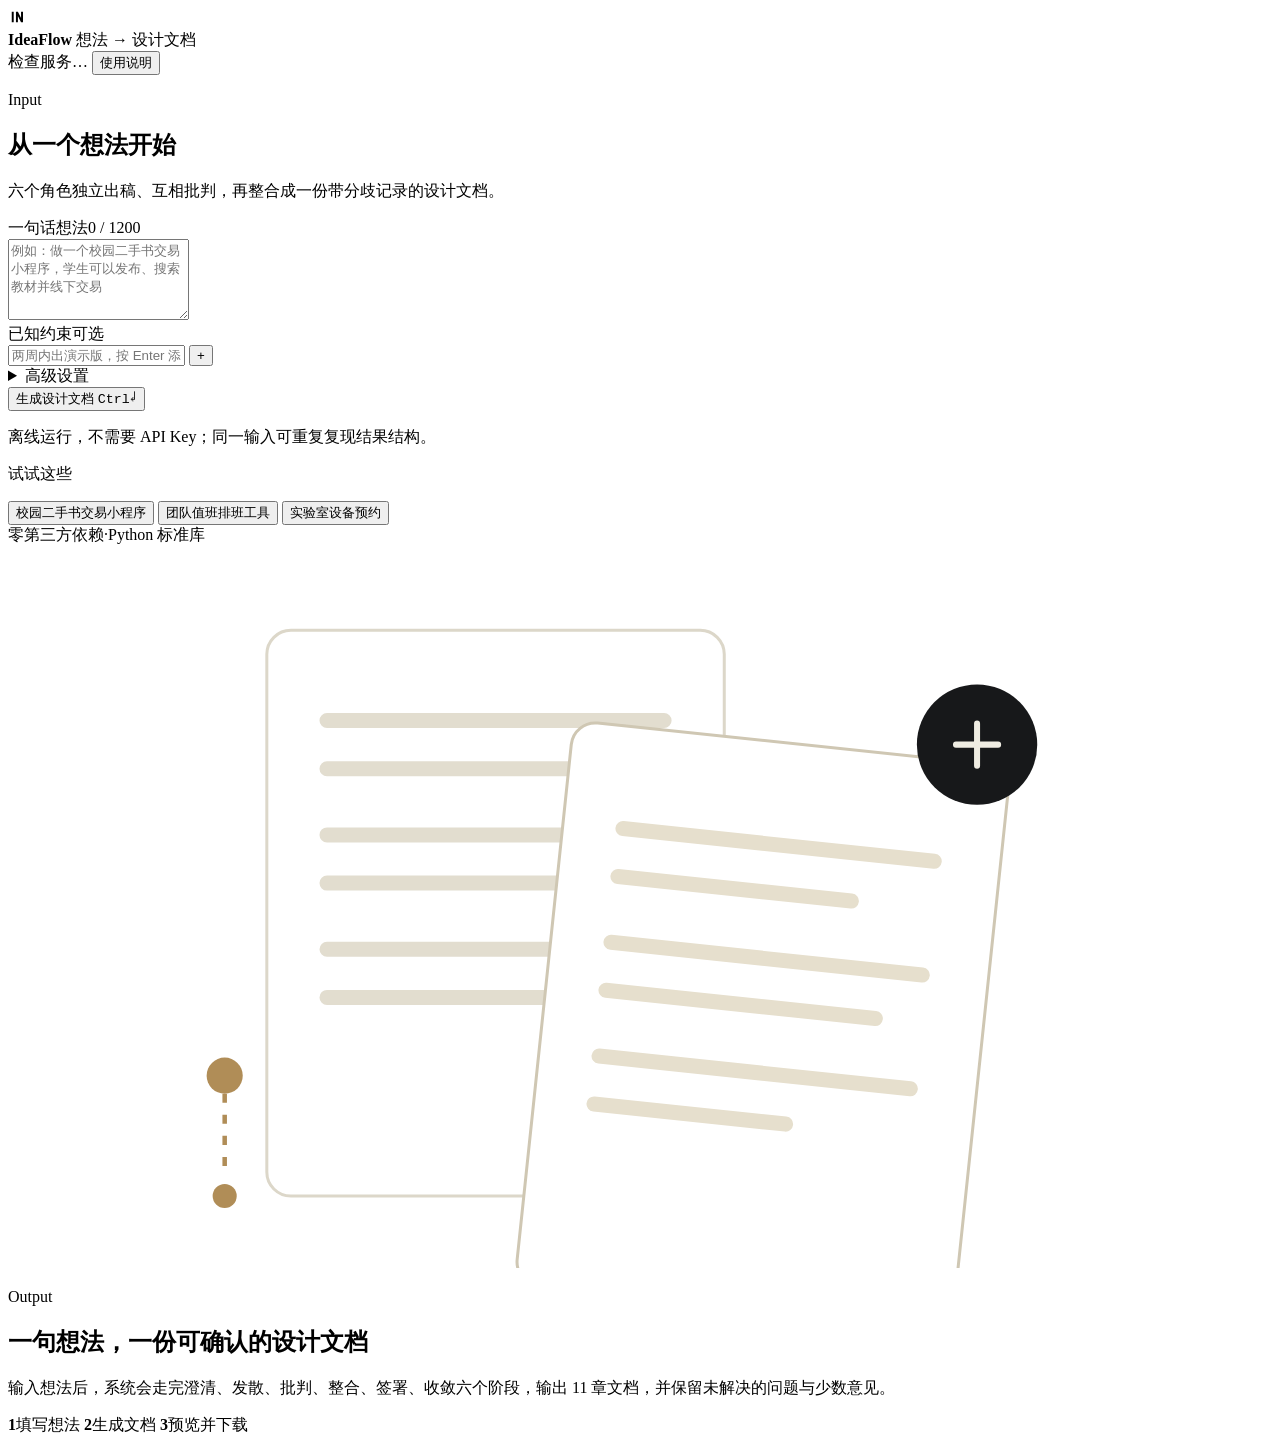
==== modules/requirements/ideaflow/web/index.html @ 950944fe "Add web workspace for idea-to-document generation - Standard-library HTTP server with background job" ====
<!DOCTYPE html>
<html lang="zh-CN">
<head>
<meta charset="utf-8" />
<meta name="viewport" content="width=device-width, initial-scale=1" />
<title>IdeaFlow · 想法生成设计文档</title>
<link rel="icon" href="data:image/svg+xml,%3Csvg xmlns='http://www.w3.org/2000/svg' viewBox='0 0 32 32'%3E%3Crect width='32' height='32' rx='7' fill='%2317181a'/%3E%3Cpath d='M9 22V10h3v12H9zm6 0V10h3l4 8v-8h3v12h-3l-4-8v8h-3z' fill='%23efece2'/%3E%3C/svg%3E" />
<link rel="stylesheet" href="/static/app.css" />
<link rel="stylesheet" href="/static/paper.css" />
</head>
<body>
<div class="app">

  <header class="topbar">
    <div class="brand">
      <span class="mark" aria-hidden="true">
        <svg viewBox="0 0 24 24" width="18" height="18"><path d="M5 19V5h2.6v14H5zm5.6 0V5h2.6l4.2 8.4V5H20v14h-2.6l-4.2-8.4V19h-2.6z" fill="currentColor"/></svg>
      </span>
      <div class="brand-text">
        <strong>IdeaFlow</strong>
        <span>想法 → 设计文档</span>
      </div>
    </div>
    <div class="topbar-right">
      <span class="status" id="serverStatus"><i></i>检查服务…</span>
      <button class="link-btn" id="btnHelp" type="button">使用说明</button>
    </div>
  </header>

  <main class="workspace">

    <!-- ============ 左侧输入 ============ -->
    <aside class="rail">
      <form id="ideaForm" autocomplete="off">
        <div class="rail-head">
          <p class="eyebrow">Input</p>
          <h2>从一个想法开始</h2>
          <p class="rail-sub">六个角色独立出稿、互相批判，再整合成一份带分歧记录的设计文档。</p>
        </div>

        <div class="field">
          <div class="field-label"><label for="idea">一句话想法</label><span id="ideaCount">0 / 1200</span></div>
          <textarea id="idea" maxlength="1200" rows="5" placeholder="例如：做一个校园二手书交易小程序，学生可以发布、搜索教材并线下交易"></textarea>
          <p class="field-error" id="ideaError" hidden>先写下一句想法，再生成文档。</p>
        </div>

        <div class="field">
          <div class="field-label"><span>已知约束</span><span class="optional">可选</span></div>
          <div class="chip-input">
            <input id="constraintInput" maxlength="120" placeholder="两周内出演示版，按 Enter 添加" />
            <button type="button" id="btnAddConstraint" aria-label="添加约束">+</button>
          </div>
          <div class="chips" id="chips"></div>
        </div>

        <details class="advanced">
          <summary>高级设置</summary>
          <div class="range">
            <label for="rounds">讨论轮次上限 <output id="roundsOut">2</output></label>
            <input type="range" id="rounds" min="1" max="4" step="1" value="2" />
            <p>轮次越多，异议被回应的机会越多；达到上限仍未收敛时会显式记录原因。</p>
          </div>
          <div class="range">
            <label for="threshold">共识支持度阈值 <output id="thresholdOut">70%</output></label>
            <input type="range" id="threshold" min="40" max="95" step="5" value="70" />
          </div>
        </details>

        <button class="btn-generate" id="btnGenerate" type="submit">
          <span class="btn-label">生成设计文档</span>
          <span class="btn-tail"><kbd>Ctrl</kbd><kbd>↵</kbd></span>
        </button>
        <p class="rail-hint">离线运行，不需要 API Key；同一输入可重复复现结果结构。</p>
      </form>

      <div class="examples">
        <p class="field-label"><span>试试这些</span></p>
        <button type="button" class="example" data-idea="做一个校园二手书交易小程序，学生可以发布、搜索教材并线下交易">校园二手书交易小程序</button>
        <button type="button" class="example" data-idea="做一个团队值班排班工具，支持换班、请假和提醒">团队值班排班工具</button>
        <button type="button" class="example" data-idea="把实验室的设备预约流程从微信群搬到线上，能看空闲时段并审批">实验室设备预约</button>
      </div>

      <div class="rail-foot">
        <span>零第三方依赖</span><span>·</span><span>Python 标准库</span>
      </div>
    </aside>

    <!-- ============ 右侧舞台 ============ -->
    <section class="stage">

      <div class="empty" id="emptyState">
        <svg class="empty-art" viewBox="0 0 420 240" fill="none" aria-hidden="true">
          <rect x="86" y="28" width="152" height="188" rx="8" fill="#fff" stroke="#dcd7c9" />
          <path d="M106 58h112M106 74h84M106 96h112M106 112h96M106 134h112M106 150h72" stroke="#e2ddcf" stroke-width="5" stroke-linecap="round"/>
          <rect x="188" y="58" width="146" height="188" rx="8" fill="#fff" stroke="#cfc7b3" transform="rotate(6 188 58)"/>
          <g transform="rotate(6 188 58)">
            <path d="M208 92h104M208 108h78M208 130h104M208 146h90M208 168h104M208 184h64" stroke="#e6dfcd" stroke-width="5" stroke-linecap="round"/>
          </g>
          <circle cx="322" cy="66" r="20" fill="#17181a"/>
          <path d="M315 66h14M322 59v14" stroke="#efece2" stroke-width="2" stroke-linecap="round"/>
          <circle cx="72" cy="176" r="6" fill="#b08d57"/>
          <path d="M72 182v26" stroke="#b08d57" stroke-width="1.5" stroke-dasharray="3 4"/>
          <circle cx="72" cy="216" r="4" fill="#b08d57"/>
        </svg>
        <p class="eyebrow">Output</p>
        <h2>一句想法，一份可确认的设计文档</h2>
        <p class="empty-sub">输入想法后，系统会走完澄清、发散、批判、整合、签署、收敛六个阶段，输出 11 章文档，并保留未解决的问题与少数意见。</p>
        <div class="empty-steps">
          <span><b>1</b>填写想法</span>
          <span><b>2</b>生成文档</span>
          <span><b>3</b>预览并下载</span>
        </div>
      </div>

      <div class="runpanel" id="runPanel" hidden>
        <div class="run-head">
          <span class="spinner" aria-hidden="true"></span>
          <div>
            <p class="eyebrow">Working</p>
            <h2 id="runTitle">正在生成设计文档</h2>
          </div>
          <span class="run-time" id="runTime">0.0s</span>
        </div>
        <ol class="timeline" id="timeline"></ol>
        <p class="run-note">阶段由代码驱动，模型只负责生成阶段内容；全部输出都要通过结构校验才会写入黑板。</p>
      </div>

      <div class="error-card" id="errorPanel" hidden>
        <p class="eyebrow">Failed</p>
        <h2>生成没有完成</h2>
        <p class="error-msg" id="errorMsg"></p>
        <p class="error-hint">可以调整输入后重试；如果是配置问题，检查端口是否被占用或运行目录权限。</p>
        <button type="button" class="btn-ghost" id="btnRetry">重新生成</button>
      </div>

      <div class="result" id="resultPanel" hidden>
        <header class="result-head">
          <div class="result-title">
            <p class="eyebrow">Design document</p>
            <h2 id="resultTitle"></h2>
            <p class="result-sub" id="resultSub"></p>
          </div>
          <div class="actions">
            <button type="button" class="btn-ghost" id="btnCopy">复制 Markdown</button>
            <a class="btn-ghost" id="dlMd" href="#" download>下载 .md</a>
            <a class="btn-solid" id="dlHtml" href="#" download>下载 .html</a>
            <button type="button" class="btn-ghost" id="btnPrint">打印 / PDF</button>
          </div>
        </header>

        <div class="metrics" id="metrics"></div>

        <div class="tabs" role="tablist" id="tabs">
          <button class="tab" role="tab" data-tab="doc" aria-selected="true">设计文档</button>
          <button class="tab" role="tab" data-tab="options" aria-selected="false">候选方案<span class="count" id="countOptions">0</span></button>
          <button class="tab" role="tab" data-tab="objections" aria-selected="false">异议记录<span class="count" id="countObjections">0</span></button>
          <button class="tab" role="tab" data-tab="questions" aria-selected="false">待澄清<span class="count" id="countQuestions">0</span></button>
        </div>

        <div class="panel doc-panel" data-panel="doc">
          <article class="paper" id="paper"></article>
        </div>
        <div class="panel" data-panel="options" hidden id="panelOptions"></div>
        <div class="panel" data-panel="objections" hidden id="panelObjections"></div>
        <div class="panel" data-panel="questions" hidden id="panelQuestions"></div>
      </div>

    </section>
  </main>
</div>

<div class="toast" id="toast" role="status" aria-live="polite"></div>

<dialog class="help" id="helpDialog">
  <form method="dialog">
    <p class="eyebrow">How it works</p>
    <h2>怎么用</h2>
    <ol>
      <li><b>写下想法</b>：一句话即可，越具体越好；约束会作为讨论的固定前提。</li>
      <li><b>生成文档</b>：六个角色各自出稿，再互相批判、回应，最后由整合角色写成 11 章文档。</li>
      <li><b>看结论</b>：顶部给出共识判定与支持度；异议和未解决问题不会被抹掉。</li>
      <li><b>下载</b>：Markdown 便于继续编辑与入库；HTML 是单文件，可直接打印成 PDF。</li>
    </ol>
    <p class="help-note">当前使用离线 Mock 智能体：流程、校验、编号、收敛判定都是真实逻辑，文案由模板生成。</p>
    <button class="btn-solid" value="close">知道了</button>
  </form>
</dialog>

<script src="/static/app.js"></script>
</body>
</html>
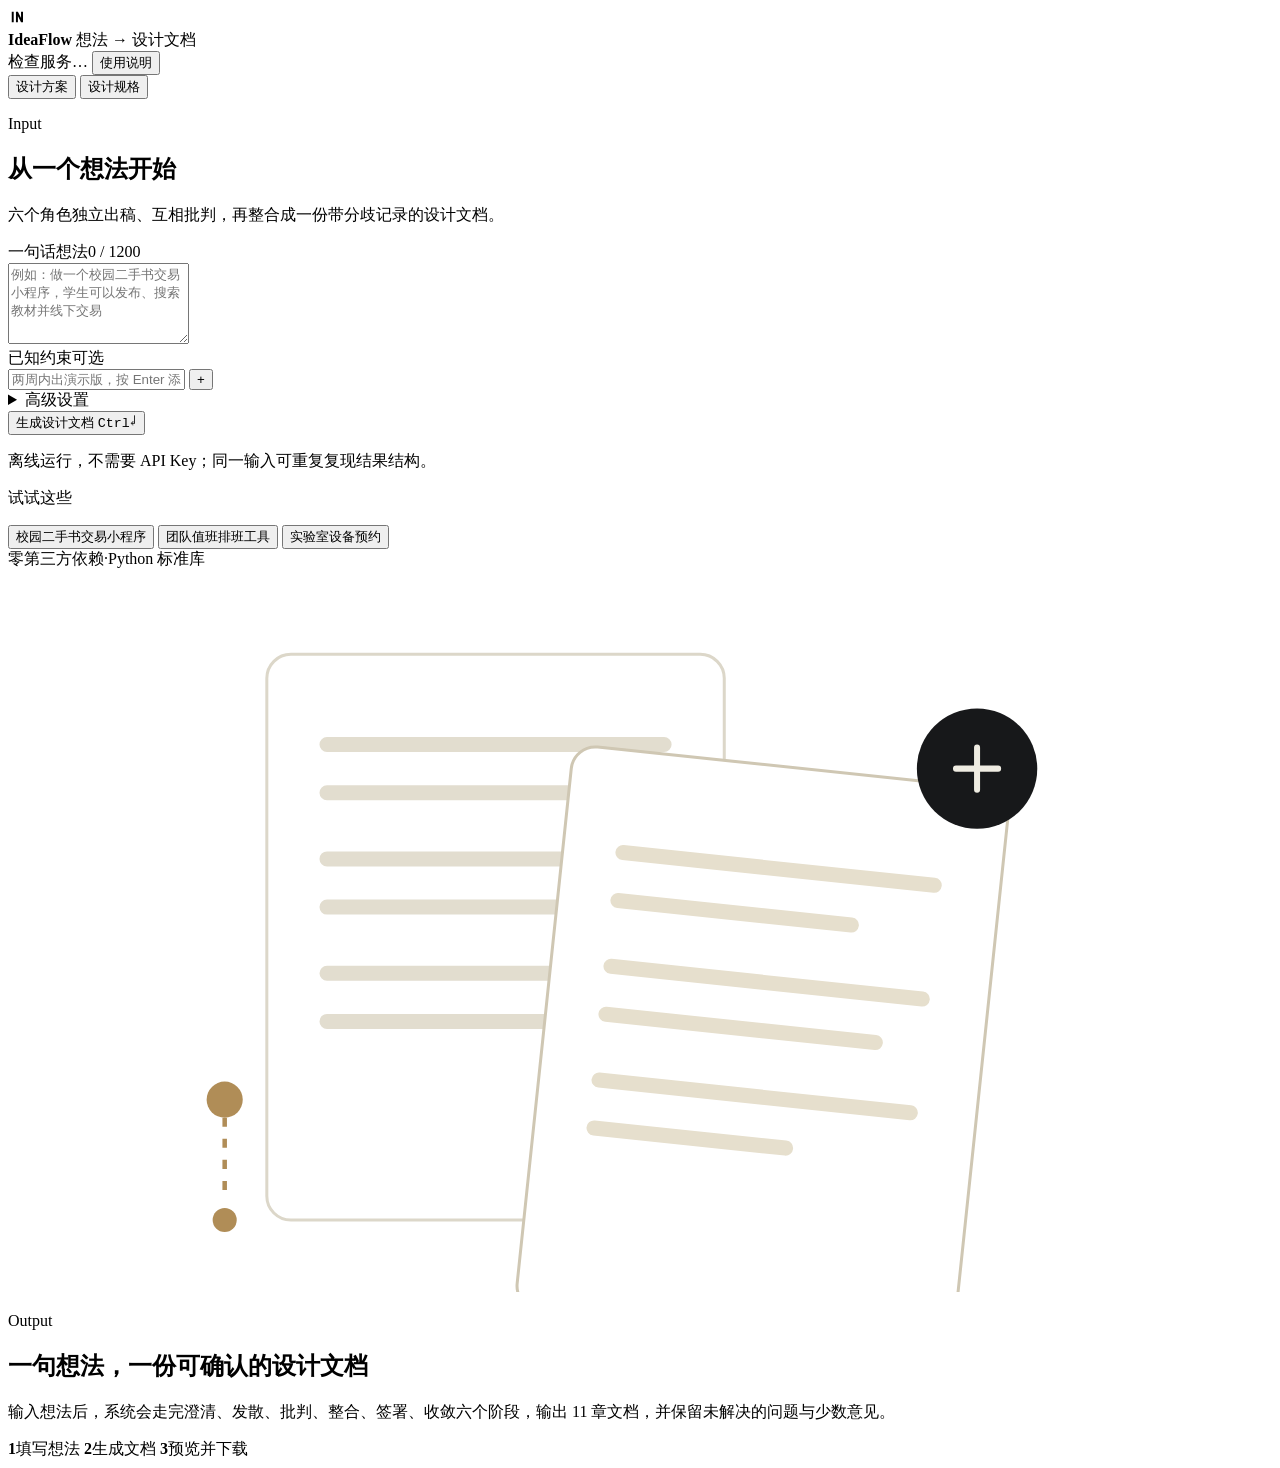
==== commit be3bc52d: "Add the specification workflow to the web workspace - Switch between proposal and specification mode" ====
--- a/modules/requirements/ideaflow/web/index.html
+++ b/modules/requirements/ideaflow/web/index.html
@@ -32,10 +32,15 @@
     <!-- ============ 左侧输入 ============ -->
     <aside class="rail">
       <form id="ideaForm" autocomplete="off">
+        <div class="mode-switch" id="modeSwitch" role="tablist" aria-label="输出类型">
+          <button type="button" class="mode" role="tab" data-mode="proposal" aria-selected="true">设计方案</button>
+          <button type="button" class="mode" role="tab" data-mode="spec" aria-selected="false">设计规格</button>
+        </div>
+
         <div class="rail-head">
-          <p class="eyebrow">Input</p>
-          <h2>从一个想法开始</h2>
-          <p class="rail-sub">六个角色独立出稿、互相批判，再整合成一份带分歧记录的设计文档。</p>
+          <p class="eyebrow" id="railEyebrow">Input</p>
+          <h2 id="railTitle">从一个想法开始</h2>
+          <p class="rail-sub" id="railSub">六个角色独立出稿、互相批判，再整合成一份带分歧记录的设计文档。</p>
         </div>
 
         <div class="field">
@@ -53,7 +58,16 @@
           <div class="chips" id="chips"></div>
         </div>
 
-        <details class="advanced">
+        <div class="field" id="caseField" hidden>
+          <div class="field-label"><span>演示案例</span><span class="optional">填充后仍可修改</span></div>
+          <div class="case-list">
+            <button type="button" class="case-btn" data-case="campus-books">校园二手书 · 14 天</button>
+            <button type="button" class="case-btn" data-case="campus-books-tight">紧凑版 · 9 天</button>
+            <button type="button" class="case-btn" data-case="">自由输入</button>
+          </div>
+        </div>
+
+        <details class="advanced" id="advancedOptions">
           <summary>高级设置</summary>
           <div class="range">
             <label for="rounds">讨论轮次上限 <output id="roundsOut">2</output></label>
@@ -165,6 +179,39 @@
         <div class="panel" data-panel="questions" hidden id="panelQuestions"></div>
       </div>
 
+      <!-- ============ 规格结果 ============ -->
+      <div class="spec-result" id="specResult" hidden>
+        <header class="result-head">
+          <div class="result-title">
+            <p class="eyebrow">Design specification</p>
+            <h2 id="specTitle"></h2>
+            <p class="result-sub" id="specSub"></p>
+          </div>
+          <div class="actions">
+            <a class="btn-ghost" id="specDlMd" href="#">下载规格 .md</a>
+            <a class="btn-solid" id="specDlJson" href="#">下载规格 .json</a>
+            <button type="button" class="btn-ghost" id="specPrint">打印 / PDF</button>
+          </div>
+        </header>
+
+        <div class="spec-banner" id="specBanner" hidden></div>
+        <div class="metrics spec-metrics" id="specMetrics"></div>
+
+        <div class="tabs" id="specTabs" role="tablist">
+          <button class="tab" role="tab" data-stab="snapshot" aria-selected="true">需求快照</button>
+          <button class="tab" role="tab" data-stab="drafts" aria-selected="false">A/B 草案<span class="count" id="countDrafts">0</span></button>
+          <button class="tab" role="tab" data-stab="doc" aria-selected="false">设计规格</button>
+          <button class="tab" role="tab" data-stab="audit" aria-selected="false">审查与修订<span class="count" id="countIssues">0</span></button>
+        </div>
+
+        <div class="panel" data-spanel="snapshot" id="panelSnapshot"></div>
+        <div class="panel" data-spanel="drafts" id="panelDrafts" hidden></div>
+        <div class="panel doc-panel" data-spanel="doc" id="panelSpecDoc" hidden>
+          <article class="paper" id="specPaper"></article>
+        </div>
+        <div class="panel" data-spanel="audit" id="panelAudit" hidden></div>
+      </div>
+
     </section>
   </main>
 </div>
@@ -176,10 +223,10 @@
     <p class="eyebrow">How it works</p>
     <h2>怎么用</h2>
     <ol>
-      <li><b>写下想法</b>：一句话即可，越具体越好；约束会作为讨论的固定前提。</li>
-      <li><b>生成文档</b>：六个角色各自出稿，再互相批判、回应，最后由整合角色写成 11 章文档。</li>
-      <li><b>看结论</b>：顶部给出共识判定与支持度；异议和未解决问题不会被抹掉。</li>
-      <li><b>下载</b>：Markdown 便于继续编辑与入库；HTML 是单文件，可直接打印成 PDF。</li>
+      <li><b>选模式</b>：设计方案产出 11 章提案；设计规格走需求快照、A/B 草案、评审、自审查与人工问题。</li>
+      <li><b>写下想法</b>：一句话即可；也可以直接载入演示案例，填充后仍可修改。</li>
+      <li><b>看结论</b>：提案看共识与少数意见；规格看覆盖、冲突、验收和修订记录。</li>
+      <li><b>下载</b>：提案可下 Markdown / HTML；规格可下同版 Markdown 与 JSON，也可打印成 PDF。</li>
     </ol>
     <p class="help-note">当前使用离线 Mock 智能体：流程、校验、编号、收敛判定都是真实逻辑，文案由模板生成。</p>
     <button class="btn-solid" value="close">知道了</button>
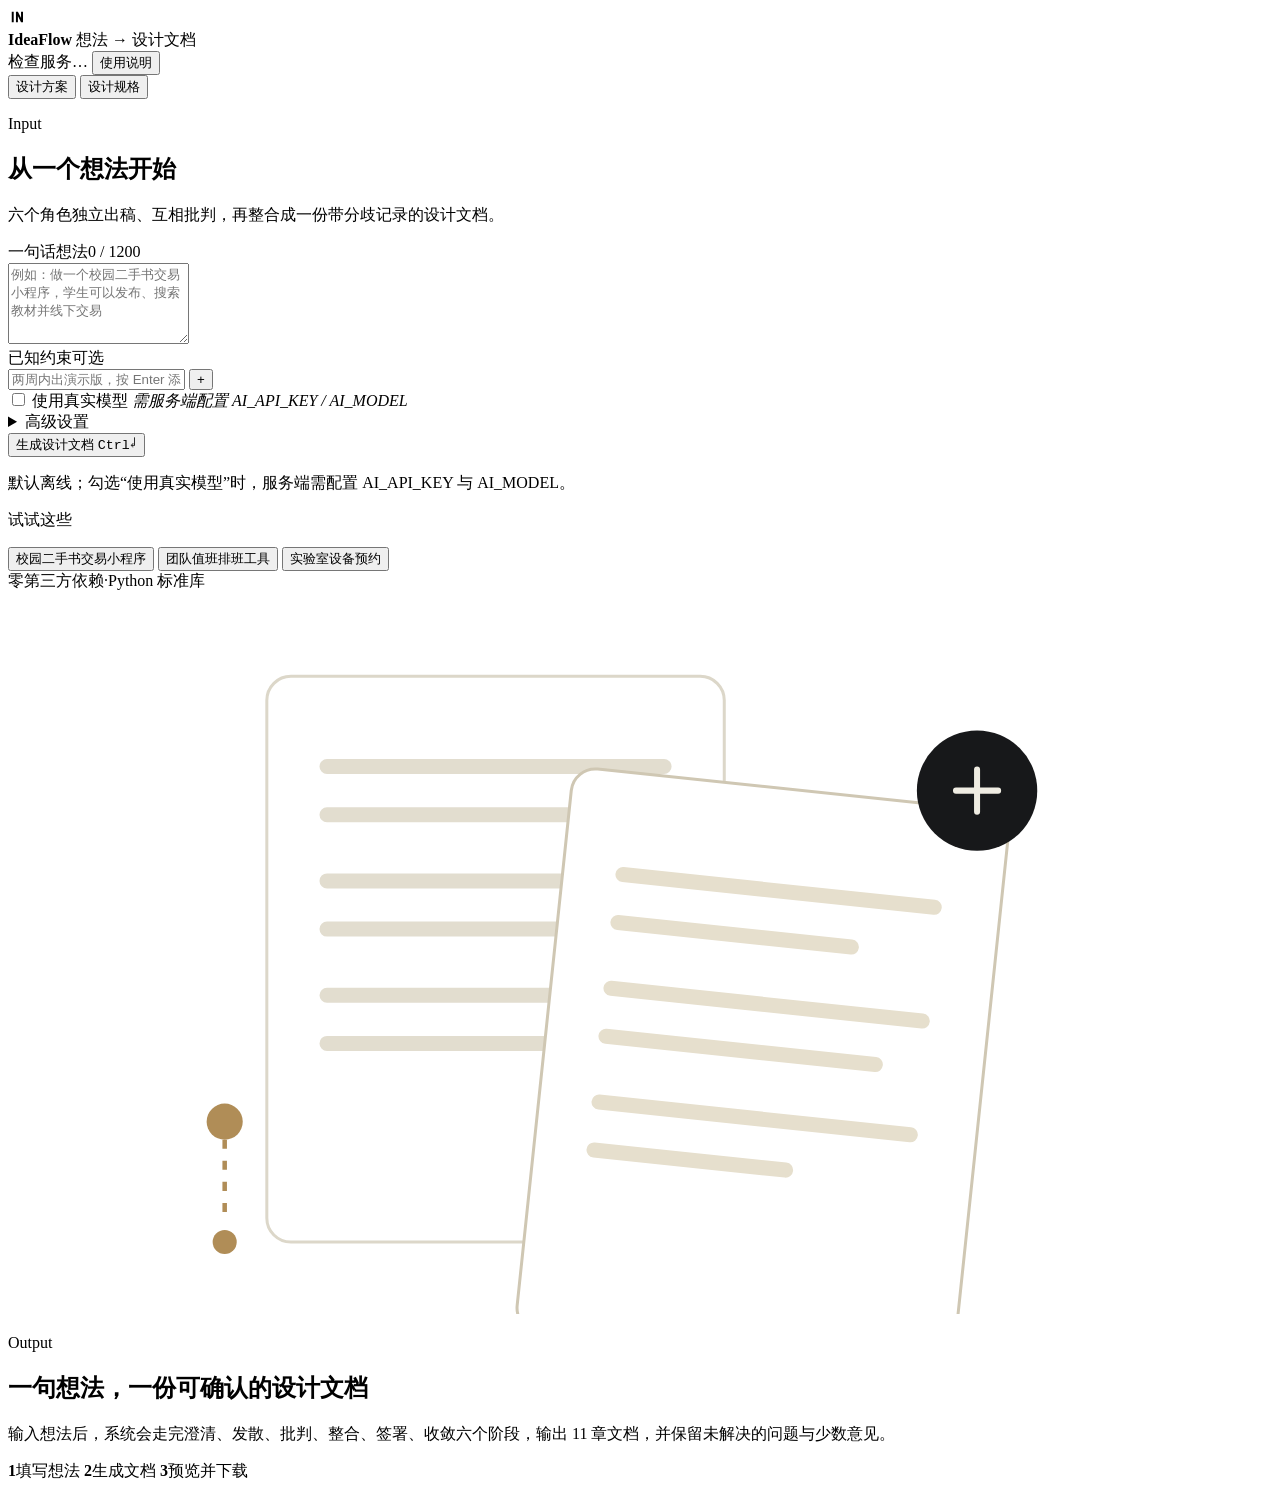
==== commit 90225778: "feat(web): test real models from the workspace - Accept live=true on generate and fail fast when the" ====
--- a/modules/requirements/ideaflow/web/index.html
+++ b/modules/requirements/ideaflow/web/index.html
@@ -67,6 +67,13 @@
           </div>
         </div>
 
+        <label class="live-toggle">
+          <input type="checkbox" id="liveModel" />
+          <span>使用真实模型
+            <em>需服务端配置 AI_API_KEY / AI_MODEL</em>
+          </span>
+        </label>
+
         <details class="advanced" id="advancedOptions">
           <summary>高级设置</summary>
           <div class="range">
@@ -84,7 +91,7 @@
           <span class="btn-label">生成设计文档</span>
           <span class="btn-tail"><kbd>Ctrl</kbd><kbd>↵</kbd></span>
         </button>
-        <p class="rail-hint">离线运行，不需要 API Key；同一输入可重复复现结果结构。</p>
+        <p class="rail-hint">默认离线；勾选“使用真实模型”时，服务端需配置 AI_API_KEY 与 AI_MODEL。</p>
       </form>
 
       <div class="examples">
@@ -143,7 +150,7 @@
         <p class="eyebrow">Failed</p>
         <h2>生成没有完成</h2>
         <p class="error-msg" id="errorMsg"></p>
-        <p class="error-hint">可以调整输入后重试；如果是配置问题，检查端口是否被占用或运行目录权限。</p>
+        <p class="error-hint" id="errorHint">可以调整输入后重试；如果是配置问题，检查端口是否被占用或运行目录权限。</p>
         <button type="button" class="btn-ghost" id="btnRetry">重新生成</button>
       </div>
 
@@ -162,6 +169,7 @@
           </div>
         </header>
 
+        <div class="run-warnings" id="runWarnings" hidden></div>
         <div class="metrics" id="metrics"></div>
 
         <div class="tabs" role="tablist" id="tabs">
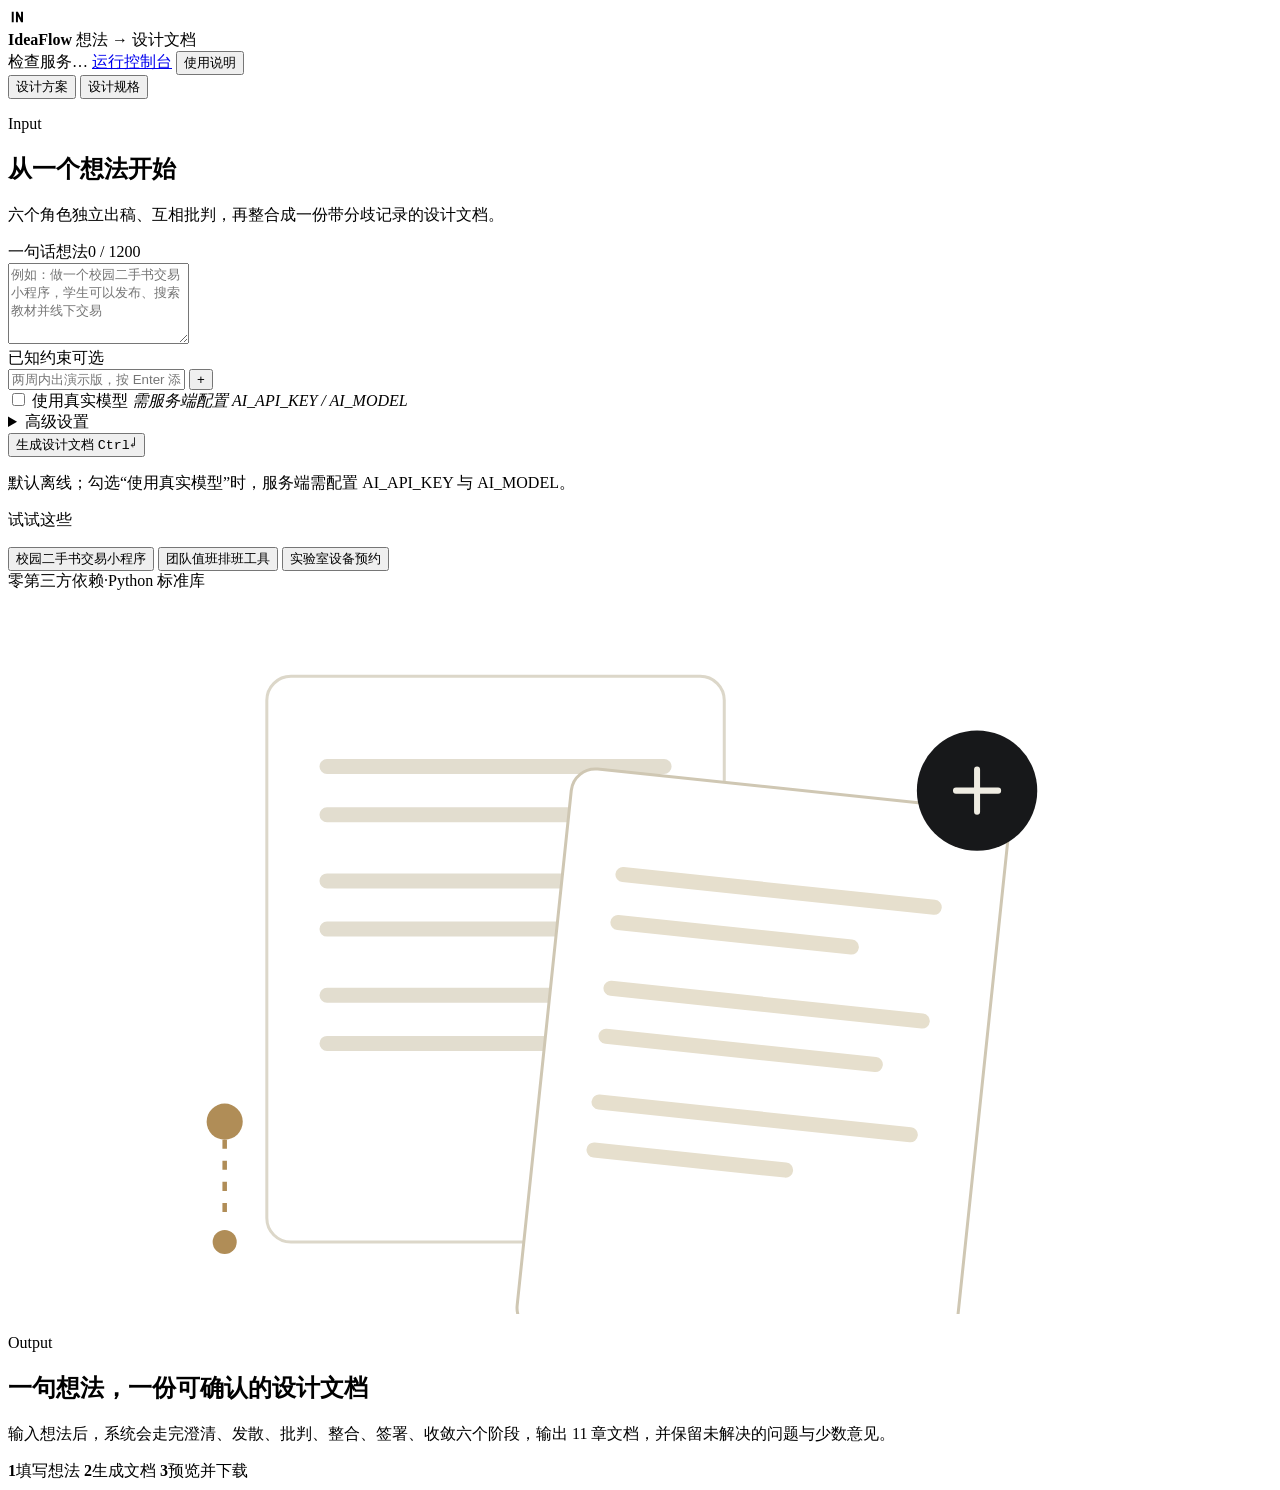
==== commit 3626782a: "feat(console): add run history, aggregated views and new-run entry - Expose GET /api/runs and GET /a" ====
--- a/modules/requirements/ideaflow/web/index.html
+++ b/modules/requirements/ideaflow/web/index.html
@@ -23,6 +23,7 @@
     </div>
     <div class="topbar-right">
       <span class="status" id="serverStatus"><i></i>检查服务…</span>
+      <a class="link-btn" href="/console" target="_blank" rel="noopener">运行控制台</a>
       <button class="link-btn" id="btnHelp" type="button">使用说明</button>
     </div>
   </header>
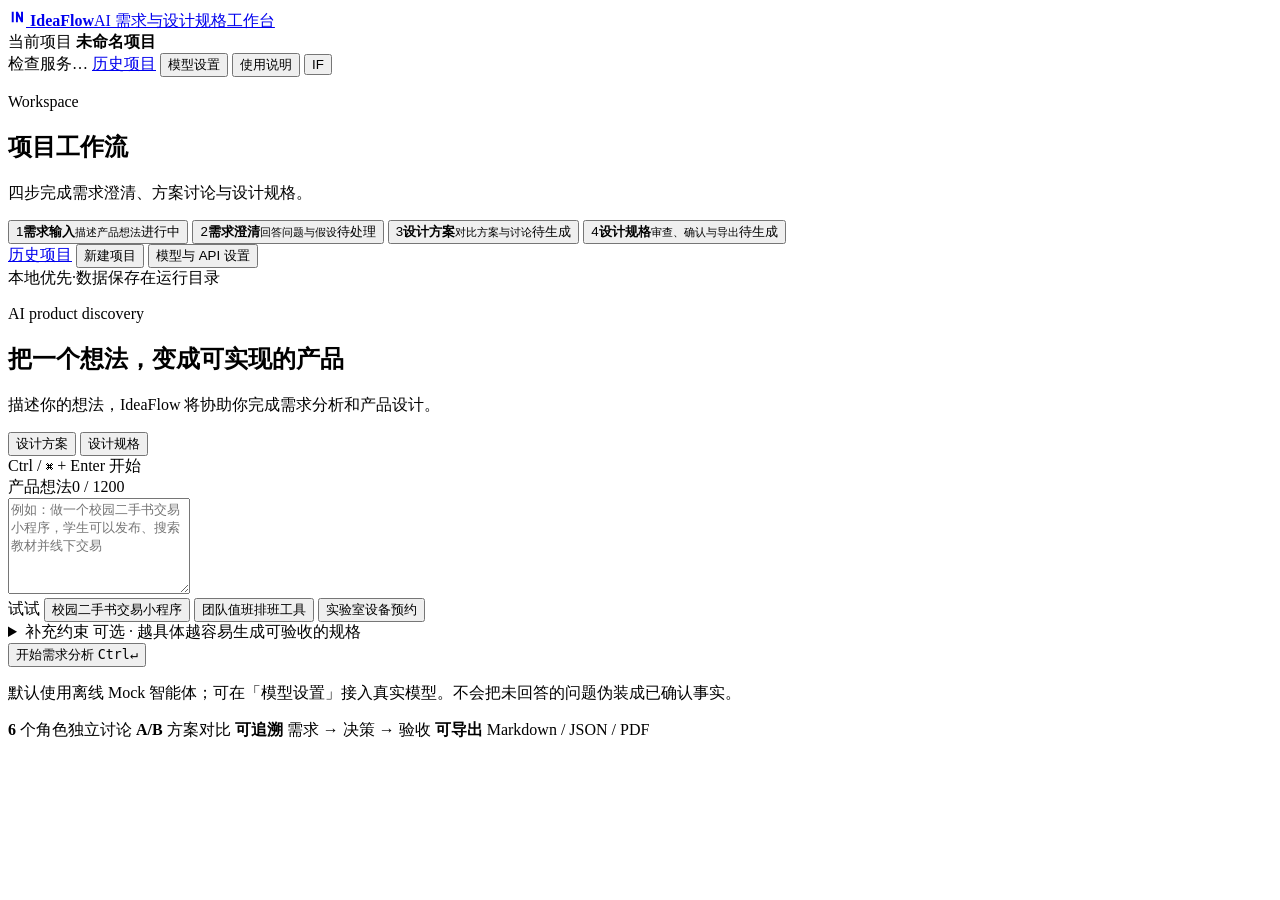
==== commit 280d67b1: "feat(web): redesign IdeaFlow workbench, settings and spec console - rebuild the home workspace with " ====
--- a/modules/requirements/ideaflow/web/index.html
+++ b/modules/requirements/ideaflow/web/index.html
@@ -3,138 +3,191 @@
 <head>
 <meta charset="utf-8" />
 <meta name="viewport" content="width=device-width, initial-scale=1" />
-<title>IdeaFlow · 想法生成设计文档</title>
-<link rel="icon" href="data:image/svg+xml,%3Csvg xmlns='http://www.w3.org/2000/svg' viewBox='0 0 32 32'%3E%3Crect width='32' height='32' rx='7' fill='%2317181a'/%3E%3Cpath d='M9 22V10h3v12H9zm6 0V10h3l4 8v-8h3v12h-3l-4-8v8h-3z' fill='%23efece2'/%3E%3C/svg%3E" />
+<title>IdeaFlow · AI 产品需求与设计规格工作台</title>
+<link rel="icon" href="data:image/svg+xml,%3Csvg xmlns='http://www.w3.org/2000/svg' viewBox='0 0 32 32'%3E%3Crect width='32' height='32' rx='8' fill='%234F6EF7'/%3E%3Cpath d='M9 23V9h3.2l3.8 7.2V9H19v14h-3.2L12 15.8V23H9zm11 0V9h3v14h-3z' fill='%23fff'/%3E%3C/svg%3E" />
 <link rel="stylesheet" href="/static/app.css" />
-<link rel="stylesheet" href="/static/paper.css" />
 </head>
 <body>
 <div class="app">
 
   <header class="topbar">
-    <div class="brand">
+    <a class="brand" href="/" aria-label="IdeaFlow 首页">
       <span class="mark" aria-hidden="true">
         <svg viewBox="0 0 24 24" width="18" height="18"><path d="M5 19V5h2.6v14H5zm5.6 0V5h2.6l4.2 8.4V5H20v14h-2.6l-4.2-8.4V19h-2.6z" fill="currentColor"/></svg>
       </span>
-      <div class="brand-text">
-        <strong>IdeaFlow</strong>
-        <span>想法 → 设计文档</span>
-      </div>
+      <span class="brand-text"><strong>IdeaFlow</strong><span>AI 需求与设计规格工作台</span></span>
+    </a>
+    <div class="topbar-project">
+      <span class="project-kicker">当前项目</span>
+      <b id="projectName">未命名项目</b>
     </div>
     <div class="topbar-right">
       <span class="status" id="serverStatus"><i></i>检查服务…</span>
-      <a class="link-btn" href="/console" target="_blank" rel="noopener">运行控制台</a>
-      <button class="link-btn" id="btnHelp" type="button">使用说明</button>
+      <a class="header-link" href="/console" target="_blank" rel="noopener">历史项目</a>
+      <button class="header-link" id="btnModelSettings" type="button">模型设置</button>
+      <button class="header-link" id="btnHelp" type="button">使用说明</button>
+      <button class="avatar" id="btnUserSettings" type="button" title="本地用户与工作区">IF</button>
     </div>
   </header>
 
-  <main class="workspace">
-
-    <!-- ============ 左侧输入 ============ -->
-    <aside class="rail">
-      <form id="ideaForm" autocomplete="off">
-        <div class="mode-switch" id="modeSwitch" role="tablist" aria-label="输出类型">
-          <button type="button" class="mode" role="tab" data-mode="proposal" aria-selected="true">设计方案</button>
-          <button type="button" class="mode" role="tab" data-mode="spec" aria-selected="false">设计规格</button>
-        </div>
-
-        <div class="rail-head">
-          <p class="eyebrow" id="railEyebrow">Input</p>
-          <h2 id="railTitle">从一个想法开始</h2>
-          <p class="rail-sub" id="railSub">六个角色独立出稿、互相批判，再整合成一份带分歧记录的设计文档。</p>
-        </div>
-
-        <div class="field">
-          <div class="field-label"><label for="idea">一句话想法</label><span id="ideaCount">0 / 1200</span></div>
-          <textarea id="idea" maxlength="1200" rows="5" placeholder="例如：做一个校园二手书交易小程序，学生可以发布、搜索教材并线下交易"></textarea>
-          <p class="field-error" id="ideaError" hidden>先写下一句想法，再生成文档。</p>
-        </div>
-
-        <div class="field">
-          <div class="field-label"><span>已知约束</span><span class="optional">可选</span></div>
-          <div class="chip-input">
-            <input id="constraintInput" maxlength="120" placeholder="两周内出演示版，按 Enter 添加" />
-            <button type="button" id="btnAddConstraint" aria-label="添加约束">+</button>
-          </div>
-          <div class="chips" id="chips"></div>
-        </div>
-
-        <div class="field" id="caseField" hidden>
-          <div class="field-label"><span>演示案例</span><span class="optional">填充后仍可修改</span></div>
-          <div class="case-list">
-            <button type="button" class="case-btn" data-case="campus-books">校园二手书 · 14 天</button>
-            <button type="button" class="case-btn" data-case="campus-books-tight">紧凑版 · 9 天</button>
-            <button type="button" class="case-btn" data-case="">自由输入</button>
-          </div>
-        </div>
-
-        <label class="live-toggle">
-          <input type="checkbox" id="liveModel" />
-          <span>使用真实模型
-            <em>需服务端配置 AI_API_KEY / AI_MODEL</em>
-          </span>
-        </label>
-
-        <details class="advanced" id="advancedOptions">
-          <summary>高级设置</summary>
-          <div class="range">
-            <label for="rounds">讨论轮次上限 <output id="roundsOut">2</output></label>
-            <input type="range" id="rounds" min="1" max="4" step="1" value="2" />
-            <p>轮次越多，异议被回应的机会越多；达到上限仍未收敛时会显式记录原因。</p>
-          </div>
-          <div class="range">
-            <label for="threshold">共识支持度阈值 <output id="thresholdOut">70%</output></label>
-            <input type="range" id="threshold" min="40" max="95" step="5" value="70" />
-          </div>
-        </details>
-
-        <button class="btn-generate" id="btnGenerate" type="submit">
-          <span class="btn-label">生成设计文档</span>
-          <span class="btn-tail"><kbd>Ctrl</kbd><kbd>↵</kbd></span>
+  <div class="workspace">
+
+    <aside class="rail" aria-label="工作流导航">
+      <div class="rail-head">
+        <p class="eyebrow" id="railEyebrow">Workspace</p>
+        <h2 id="railTitle">项目工作流</h2>
+        <p class="rail-sub" id="railSub">四步完成需求澄清、方案讨论与设计规格。</p>
+      </div>
+
+      <nav class="flow-nav" id="flowNav" aria-label="四阶段工作流">
+        <button type="button" class="flow-step active" data-step="1">
+          <span class="flow-index">1</span><span class="flow-body"><b>需求输入</b><small>描述产品想法</small></span><span class="flow-badge">进行中</span>
         </button>
-        <p class="rail-hint">默认离线；勾选“使用真实模型”时，服务端需配置 AI_API_KEY 与 AI_MODEL。</p>
-      </form>
-
-      <div class="examples">
-        <p class="field-label"><span>试试这些</span></p>
-        <button type="button" class="example" data-idea="做一个校园二手书交易小程序，学生可以发布、搜索教材并线下交易">校园二手书交易小程序</button>
-        <button type="button" class="example" data-idea="做一个团队值班排班工具，支持换班、请假和提醒">团队值班排班工具</button>
-        <button type="button" class="example" data-idea="把实验室的设备预约流程从微信群搬到线上，能看空闲时段并审批">实验室设备预约</button>
+        <button type="button" class="flow-step" data-step="2">
+          <span class="flow-index">2</span><span class="flow-body"><b>需求澄清</b><small>回答问题与假设</small></span><span class="flow-badge">待处理</span>
+        </button>
+        <button type="button" class="flow-step" data-step="3">
+          <span class="flow-index">3</span><span class="flow-body"><b>设计方案</b><small>对比方案与讨论</small></span><span class="flow-badge">待生成</span>
+        </button>
+        <button class="flow-step" type="button" data-step="4">
+          <span class="flow-index">4</span><span class="flow-body"><b>设计规格</b><small>审查、确认与导出</small></span><span class="flow-badge">待生成</span>
+        </button>
+      </nav>
+
+      <div class="rail-divider"></div>
+      <div class="rail-links">
+        <a href="/console" target="_blank" rel="noopener">历史项目</a>
+        <button type="button" id="btnNewProject">新建项目</button>
+        <button type="button" id="btnOpenSettings">模型与 API 设置</button>
       </div>
 
       <div class="rail-foot">
-        <span>零第三方依赖</span><span>·</span><span>Python 标准库</span>
+        <span>本地优先</span><span>·</span><span>数据保存在运行目录</span>
       </div>
     </aside>
 
-    <!-- ============ 右侧舞台 ============ -->
-    <section class="stage">
-
-      <div class="empty" id="emptyState">
-        <svg class="empty-art" viewBox="0 0 420 240" fill="none" aria-hidden="true">
-          <rect x="86" y="28" width="152" height="188" rx="8" fill="#fff" stroke="#dcd7c9" />
-          <path d="M106 58h112M106 74h84M106 96h112M106 112h96M106 134h112M106 150h72" stroke="#e2ddcf" stroke-width="5" stroke-linecap="round"/>
-          <rect x="188" y="58" width="146" height="188" rx="8" fill="#fff" stroke="#cfc7b3" transform="rotate(6 188 58)"/>
-          <g transform="rotate(6 188 58)">
-            <path d="M208 92h104M208 108h78M208 130h104M208 146h90M208 168h104M208 184h64" stroke="#e6dfcd" stroke-width="5" stroke-linecap="round"/>
-          </g>
-          <circle cx="322" cy="66" r="20" fill="#17181a"/>
-          <path d="M315 66h14M322 59v14" stroke="#efece2" stroke-width="2" stroke-linecap="round"/>
-          <circle cx="72" cy="176" r="6" fill="#b08d57"/>
-          <path d="M72 182v26" stroke="#b08d57" stroke-width="1.5" stroke-dasharray="3 4"/>
-          <circle cx="72" cy="216" r="4" fill="#b08d57"/>
-        </svg>
-        <p class="eyebrow">Output</p>
-        <h2>一句想法，一份可确认的设计文档</h2>
-        <p class="empty-sub">输入想法后，系统会走完澄清、发散、批判、整合、签署、收敛六个阶段，输出 11 章文档，并保留未解决的问题与少数意见。</p>
-        <div class="empty-steps">
-          <span><b>1</b>填写想法</span>
-          <span><b>2</b>生成文档</span>
-          <span><b>3</b>预览并下载</span>
-        </div>
-      </div>
-
-      <div class="runpanel" id="runPanel" hidden>
+    <main class="stage">
+
+      <!-- ================= 首页 / 需求输入 ================= -->
+      <section class="home-stage" id="emptyState">
+        <div class="home-hero">
+          <p class="eyebrow">AI product discovery</p>
+          <h2>把一个想法，变成可实现的产品</h2>
+          <p class="empty-sub">描述你的想法，IdeaFlow 将协助你完成需求分析和产品设计。</p>
+        </div>
+
+        <form class="idea-card" id="ideaForm" autocomplete="off">
+          <div class="idea-card-head">
+            <div class="mode-switch" id="modeSwitch" role="tablist" aria-label="输出类型">
+              <button type="button" class="mode" role="tab" data-mode="proposal" aria-selected="true">设计方案</button>
+              <button type="button" class="mode" role="tab" data-mode="spec" aria-selected="false">设计规格</button>
+            </div>
+            <span class="idea-hint">Ctrl / ⌘ + Enter 开始</span>
+          </div>
+
+          <div class="field idea-field">
+            <div class="field-label"><label for="idea">产品想法</label><span id="ideaCount">0 / 1200</span></div>
+            <textarea id="idea" maxlength="1200" rows="6" placeholder="例如：做一个校园二手书交易小程序，学生可以发布、搜索教材并线下交易"></textarea>
+            <p class="field-error" id="ideaError" hidden>先写下一句想法，再开始分析。</p>
+          </div>
+
+          <div class="example-row" id="examples">
+            <span class="example-label">试试</span>
+            <button type="button" class="example" data-idea="做一个校园二手书交易小程序，学生可以发布、搜索教材并线下交易">校园二手书交易小程序</button>
+            <button type="button" class="example" data-idea="做一个团队值班排班工具，支持换班、请假和提醒">团队值班排班工具</button>
+            <button type="button" class="example" data-idea="把实验室的设备预约流程从微信群搬到线上，能看空闲时段并审批">实验室设备预约</button>
+          </div>
+
+          <details class="advanced" id="advancedOptions">
+            <summary>补充约束 <span class="optional">可选 · 越具体越容易生成可验收的规格</span></summary>
+            <div class="field">
+              <div class="field-label"><span>已知约束</span><span class="optional">时间、人力、技术或范围限制</span></div>
+              <div class="chip-input">
+                <input id="constraintInput" maxlength="120" placeholder="例如：两周内出演示版、只有两名开发，按 Enter 添加" />
+                <button type="button" id="btnAddConstraint" aria-label="添加约束">+</button>
+              </div>
+              <div class="chips" id="chips"></div>
+            </div>
+            <div class="meta-grid">
+              <label>产品类型<input id="metaProduct" placeholder="小程序 / Web / 内部工具" autocomplete="off"></label>
+              <label>目标用户<input id="metaUsers" placeholder="学生、教师、运营人员…" autocomplete="off"></label>
+              <label>技术限制<input id="metaTech" placeholder="技术栈、部署环境、必须兼容…" autocomplete="off"></label>
+              <label>开发周期<input id="metaDeadline" placeholder="例如：两周内出演示版" autocomplete="off"></label>
+              <label>资源预算<input id="metaBudget" placeholder="人力、预算或外部依赖" autocomplete="off"></label>
+            </div>
+            <div class="field" id="caseField" hidden>
+              <div class="field-label"><span>演示案例</span><span class="optional">填充后仍可修改</span></div>
+              <div class="case-list">
+                <button type="button" class="case-btn" data-case="campus-books">校园二手书 · 14 天</button>
+                <button type="button" class="case-btn" data-case="campus-books-tight">紧凑版 · 9 天</button>
+                <button type="button" class="case-btn" data-case="">自由输入</button>
+              </div>
+            </div>
+            <div class="range-row">
+              <label for="rounds">讨论轮次上限 <output id="roundsOut">2</output></label>
+              <input type="range" id="rounds" min="1" max="4" step="1" value="2" />
+            </div>
+            <div class="range-row">
+              <label for="threshold">共识阈值 <output id="thresholdOut">70%</output></label>
+              <input type="range" id="threshold" min="40" max="95" step="5" value="70" />
+            </div>
+          </details>
+
+          <div class="clarify-panel" id="clarifyPanel" hidden></div>
+
+          <div class="idea-actions">
+            <button class="btn-ghost" id="btnClarify" type="button" hidden>先澄清（可选）</button>
+            <button class="btn-generate" id="btnGenerate" type="submit">
+              <span class="btn-label">开始需求分析</span>
+              <span class="btn-tail"><kbd>Ctrl</kbd><kbd>↵</kbd></span>
+            </button>
+          </div>
+          <p class="rail-hint">默认使用离线 Mock 智能体；可在「模型设置」接入真实模型。不会把未回答的问题伪装成已确认事实。</p>
+        </form>
+
+        <div class="home-trust">
+          <span><b>6</b> 个角色独立讨论</span>
+          <span><b>A/B</b> 方案对比</span>
+          <span><b>可追溯</b> 需求 → 决策 → 验收</span>
+          <span><b>可导出</b> Markdown / JSON / PDF</span>
+        </div>
+      </section>
+
+      <!-- ================= 需求澄清 ================= -->
+      <section class="clarity page-shell" id="clarifyStage" hidden>
+        <div class="page-head">
+          <div>
+            <p class="eyebrow">Step 2 · Clarify</p>
+            <h2>需求澄清</h2>
+            <p class="page-sub">回答会改变范围的问题，或明确标记为未确定；未答内容会保留为假设。</p>
+          </div>
+          <div class="page-actions">
+            <button class="btn-ghost" id="btnClarifyBack" type="button">返回输入</button>
+            <button class="btn-ghost" id="btnClarifySkip" type="button">跳过并生成</button>
+          </div>
+        </div>
+        <div class="clarity-grid">
+          <article class="clarity-card clarify-idea">
+            <h3>原始产品想法</h3>
+            <p id="clarifyIdeaText"></p>
+            <div class="clarity-note">AI 只会把有依据的内容写成需求；空白答案不会自动变成确认。</div>
+            <div class="clarity-stats">
+              <span><b id="clarifyAnswered">0</b> 已回答</span>
+              <span><b id="clarifyPending">0</b> 待确认</span>
+            </div>
+          </article>
+          <article class="clarity-card">
+            <div class="clarify-head"><h3>需要你确认的问题</h3><span class="tag">阻断项</span></div>
+            <div id="clarifyQuestions"><p class="src">正在识别…</p></div>
+            <div class="page-actions clarify-actions">
+              <button class="btn-primary" id="btnClarifyGenerate" type="button">确认并进入设计方案</button>
+            </div>
+          </article>
+        </div>
+      </section>
+
+      <!-- ================= 运行状态 ================= -->
+      <div class="runpanel page-shell" id="runPanel" hidden>
         <div class="run-head">
           <span class="spinner" aria-hidden="true"></span>
           <div>
@@ -147,7 +200,8 @@
         <p class="run-note">阶段由代码驱动，模型只负责生成阶段内容；全部输出都要通过结构校验才会写入黑板。</p>
       </div>
 
-      <div class="error-card" id="errorPanel" hidden>
+      <!-- ================= 错误 ================= -->
+      <div class="error-card page-shell" id="errorPanel" hidden>
         <p class="eyebrow">Failed</p>
         <h2>生成没有完成</h2>
         <p class="error-msg" id="errorMsg"></p>
@@ -155,18 +209,19 @@
         <button type="button" class="btn-ghost" id="btnRetry">重新生成</button>
       </div>
 
-      <div class="result" id="resultPanel" hidden>
+      <!-- ================= 设计方案 / 提案结果 ================= -->
+      <div class="result page-shell" id="resultPanel" hidden>
         <header class="result-head">
           <div class="result-title">
-            <p class="eyebrow">Design document</p>
+            <p class="eyebrow">Design proposal</p>
             <h2 id="resultTitle"></h2>
             <p class="result-sub" id="resultSub"></p>
           </div>
           <div class="actions">
             <button type="button" class="btn-ghost" id="btnCopy">复制 Markdown</button>
             <a class="btn-ghost" id="dlMd" href="#" download>下载 .md</a>
-            <a class="btn-solid" id="dlHtml" href="#" download>下载 .html</a>
-            <button type="button" class="btn-ghost" id="btnPrint">打印 / PDF</button>
+            <a class="btn-ghost" id="dlHtml" href="#" download>下载 .html</a>
+            <button type="button" class="btn-solid" id="btnPrint">打印 / PDF</button>
           </div>
         </header>
 
@@ -180,16 +235,14 @@
           <button class="tab" role="tab" data-tab="questions" aria-selected="false">待澄清<span class="count" id="countQuestions">0</span></button>
         </div>
 
-        <div class="panel doc-panel" data-panel="doc">
-          <article class="paper" id="paper"></article>
-        </div>
+        <div class="panel doc-panel" data-panel="doc"><article class="paper" id="paper"></article></div>
         <div class="panel" data-panel="options" hidden id="panelOptions"></div>
         <div class="panel" data-panel="objections" hidden id="panelObjections"></div>
         <div class="panel" data-panel="questions" hidden id="panelQuestions"></div>
       </div>
 
-      <!-- ============ 规格结果 ============ -->
-      <div class="spec-result" id="specResult" hidden>
+      <!-- ================= 设计规格 ================= -->
+      <div class="spec-result page-shell" id="specResult" hidden>
         <header class="result-head">
           <div class="result-title">
             <p class="eyebrow">Design specification</p>
@@ -197,9 +250,10 @@
             <p class="result-sub" id="specSub"></p>
           </div>
           <div class="actions">
-            <a class="btn-ghost" id="specDlMd" href="#">下载规格 .md</a>
-            <a class="btn-solid" id="specDlJson" href="#">下载规格 .json</a>
-            <button type="button" class="btn-ghost" id="specPrint">打印 / PDF</button>
+            <a class="btn-ghost" id="specDlMd" href="#">下载 .md</a>
+            <a class="btn-ghost" id="specDlJson" href="#">下载 .json</a>
+            <a class="btn-ghost" id="specDlHtml" href="#">导出 HTML</a>
+            <button type="button" class="btn-solid" id="specPrint">打印 / PDF</button>
           </div>
         </header>
 
@@ -208,36 +262,87 @@
 
         <div class="tabs" id="specTabs" role="tablist">
           <button class="tab" role="tab" data-stab="snapshot" aria-selected="true">需求快照</button>
-          <button class="tab" role="tab" data-stab="drafts" aria-selected="false">A/B 草案<span class="count" id="countDrafts">0</span></button>
+          <button class="tab" role="tab" data-stab="discussion" aria-selected="false">讨论过程</button>
+          <button class="tab" role="tab" data-stab="drafts" aria-selected="false">A/B 方案<span class="count" id="countDrafts">0</span></button>
           <button class="tab" role="tab" data-stab="doc" aria-selected="false">设计规格</button>
           <button class="tab" role="tab" data-stab="audit" aria-selected="false">审查与修订<span class="count" id="countIssues">0</span></button>
         </div>
 
         <div class="panel" data-spanel="snapshot" id="panelSnapshot"></div>
+        <div class="panel" data-spanel="discussion" id="panelDiscussion" hidden></div>
         <div class="panel" data-spanel="drafts" id="panelDrafts" hidden></div>
         <div class="panel doc-panel" data-spanel="doc" id="panelSpecDoc" hidden>
-          <article class="paper" id="specPaper"></article>
+          <div class="doc-layout">
+            <nav class="doc-toc" id="specToc" aria-label="规格章节"></nav>
+            <article class="paper" id="specPaper"></article>
+            <aside class="spec-review" id="specReview" aria-label="审查信息"></aside>
+          </div>
         </div>
         <div class="panel" data-spanel="audit" id="panelAudit" hidden></div>
       </div>
 
-    </section>
-  </main>
+    </main>
+  </div>
 </div>
 
 <div class="toast" id="toast" role="status" aria-live="polite"></div>
+
+<dialog class="settings-modal" id="apiSettings">
+  <div class="modal-head">
+    <div>
+      <p class="eyebrow">Model settings</p>
+      <h2>模型与 API</h2>
+      <p>只影响本次会话的生成请求。Key 不写入运行产物。</p>
+    </div>
+    <button type="button" class="icon-btn" id="btnCloseSettings" aria-label="关闭">✕</button>
+  </div>
+  <div class="api-config" id="apiConfig">
+    <label class="live-toggle"><input type="checkbox" id="liveModel" /> 使用真实 API（不使用离线 Mock）</label>
+    <label>服务商
+      <select id="apiPreset">
+        <option value="qwen-maas">千问 MaaS</option>
+        <option value="dashscope">DashScope</option>
+        <option value="deepseek">DeepSeek</option>
+        <option value="zhipu">智谱 GLM</option>
+        <option value="custom">自定义</option>
+      </select>
+    </label>
+    <label>API Base URL
+      <input id="apiBase" placeholder="https://.../v1" autocomplete="off">
+    </label>
+    <label>模型名称
+      <input id="apiModel" list="apiModelList" placeholder="qwen-plus" autocomplete="off">
+      <datalist id="apiModelList">
+        <option value="qwen-plus"></option><option value="qwen-max"></option>
+        <option value="qwen-turbo"></option><option value="deepseek-chat"></option>
+        <option value="glm-4-plus"></option>
+      </datalist>
+    </label>
+    <label>API Key
+      <input id="apiKey" type="password" placeholder="仅本次会话使用，不写入磁盘" autocomplete="off">
+    </label>
+    <div class="modal-actions">
+      <button type="button" class="btn-ghost" id="apiTest">测试连接</button>
+      <button type="button" class="btn-ghost" id="apiClear">清除</button>
+      <button type="button" class="btn-primary" id="apiSave">保存设置</button>
+    </div>
+    <p class="api-hint">Key 留空时回退服务端 AI_API_KEY；Base URL 与模型会记在 localStorage。</p>
+  </div>
+  <div class="api-switch" hidden></div>
+  <button type="button" class="link-btn" id="btnApiConfig" hidden>API 设置</button>
+</dialog>
 
 <dialog class="help" id="helpDialog">
   <form method="dialog">
     <p class="eyebrow">How it works</p>
     <h2>怎么用</h2>
     <ol>
-      <li><b>选模式</b>：设计方案产出 11 章提案；设计规格走需求快照、A/B 草案、评审、自审查与人工问题。</li>
-      <li><b>写下想法</b>：一句话即可；也可以直接载入演示案例，填充后仍可修改。</li>
-      <li><b>看结论</b>：提案看共识与少数意见；规格看覆盖、冲突、验收和修订记录。</li>
-      <li><b>下载</b>：提案可下 Markdown / HTML；规格可下同版 Markdown 与 JSON，也可打印成 PDF。</li>
+      <li><b>写想法</b>：一句话即可；补充时间、人力与技术约束，越具体越容易生成可验收的规格。</li>
+      <li><b>回答问题</b>：澄清问题只问会改变范围的事；未回答的内容会保留为假设。</li>
+      <li><b>比较方案</b>：查看 A/B 方案、讨论时间线、黑板与最终决策，确认后进入规格。</li>
+      <li><b>审查与导出</b>：查看覆盖率、冲突与待确认项，确认规格后下载 Markdown / JSON / PDF。</li>
     </ol>
-    <p class="help-note">当前使用离线 Mock 智能体：流程、校验、编号、收敛判定都是真实逻辑，文案由模板生成。</p>
+    <p class="help-note">当前默认使用离线 Mock 智能体：流程、校验、编号与收敛判定都是真实逻辑，文案由模板生成。</p>
     <button class="btn-solid" value="close">知道了</button>
   </form>
 </dialog>
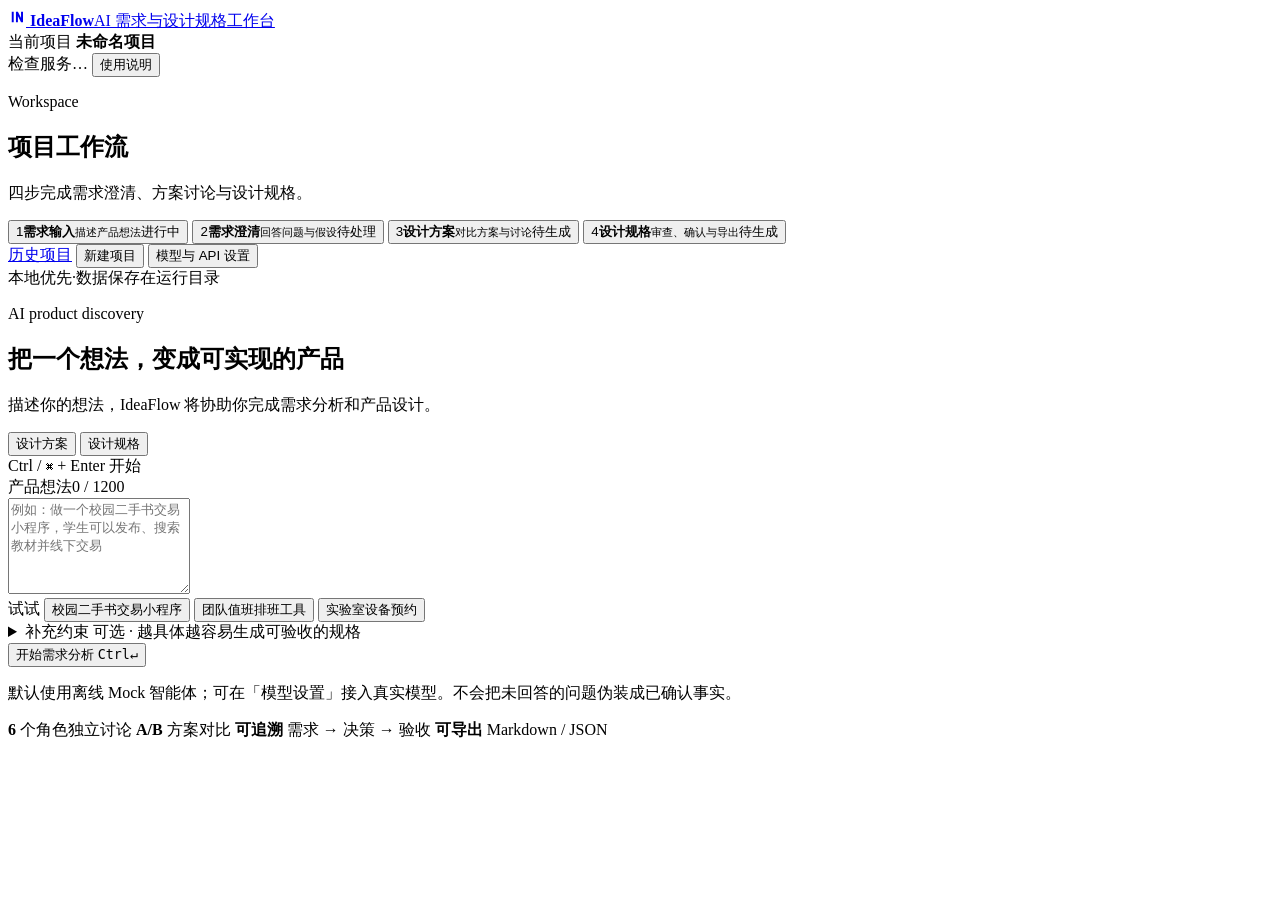
==== commit c67ec6e9: "feat(requirements): add spec item editing, consensus matrix and console history controls - PATCH /ap" ====
--- a/modules/requirements/ideaflow/web/index.html
+++ b/modules/requirements/ideaflow/web/index.html
@@ -23,10 +23,7 @@
     </div>
     <div class="topbar-right">
       <span class="status" id="serverStatus"><i></i>检查服务…</span>
-      <a class="header-link" href="/console" target="_blank" rel="noopener">历史项目</a>
-      <button class="header-link" id="btnModelSettings" type="button">模型设置</button>
       <button class="header-link" id="btnHelp" type="button">使用说明</button>
-      <button class="avatar" id="btnUserSettings" type="button" title="本地用户与工作区">IF</button>
     </div>
   </header>
 
@@ -56,7 +53,7 @@
 
       <div class="rail-divider"></div>
       <div class="rail-links">
-        <a href="/console" target="_blank" rel="noopener">历史项目</a>
+        <a href="/console">历史项目</a>
         <button type="button" id="btnNewProject">新建项目</button>
         <button type="button" id="btnOpenSettings">模型与 API 设置</button>
       </div>
@@ -149,7 +146,7 @@
           <span><b>6</b> 个角色独立讨论</span>
           <span><b>A/B</b> 方案对比</span>
           <span><b>可追溯</b> 需求 → 决策 → 验收</span>
-          <span><b>可导出</b> Markdown / JSON / PDF</span>
+          <span><b>可导出</b> Markdown / JSON</span>
         </div>
       </section>
 
@@ -220,8 +217,7 @@
           <div class="actions">
             <button type="button" class="btn-ghost" id="btnCopy">复制 Markdown</button>
             <a class="btn-ghost" id="dlMd" href="#" download>下载 .md</a>
-            <a class="btn-ghost" id="dlHtml" href="#" download>下载 .html</a>
-            <button type="button" class="btn-solid" id="btnPrint">打印 / PDF</button>
+
           </div>
         </header>
 
@@ -252,8 +248,7 @@
           <div class="actions">
             <a class="btn-ghost" id="specDlMd" href="#">下载 .md</a>
             <a class="btn-ghost" id="specDlJson" href="#">下载 .json</a>
-            <a class="btn-ghost" id="specDlHtml" href="#">导出 HTML</a>
-            <button type="button" class="btn-solid" id="specPrint">打印 / PDF</button>
+
           </div>
         </header>
 
@@ -300,11 +295,9 @@
     <label class="live-toggle"><input type="checkbox" id="liveModel" /> 使用真实 API（不使用离线 Mock）</label>
     <label>服务商
       <select id="apiPreset">
-        <option value="qwen-maas">千问 MaaS</option>
-        <option value="dashscope">DashScope</option>
+        <option value="qwen-maas">千问</option>
         <option value="deepseek">DeepSeek</option>
-        <option value="zhipu">智谱 GLM</option>
-        <option value="custom">自定义</option>
+        <option value="custom">其他</option>
       </select>
     </label>
     <label>API Base URL
@@ -313,14 +306,18 @@
     <label>模型名称
       <input id="apiModel" list="apiModelList" placeholder="qwen-plus" autocomplete="off">
       <datalist id="apiModelList">
+        <option value="qwen4-max"></option><option value="qwen3.7-plus"></option>
+        <option value="qwen3.8-flash"></option><option value="qwen3-max"></option>
         <option value="qwen-plus"></option><option value="qwen-max"></option>
-        <option value="qwen-turbo"></option><option value="deepseek-chat"></option>
-        <option value="glm-4-plus"></option>
+        <option value="qwen-turbo"></option><option value="qwen-long"></option>
+        <option value="deepseek-flash"></option><option value="deepseek-v4-pro"></option>
+        <option value="deepseek-chat"></option><option value="deepseek-reasoner"></option>
       </datalist>
     </label>
     <label>API Key
       <input id="apiKey" type="password" placeholder="仅本次会话使用，不写入磁盘" autocomplete="off">
     </label>
+    <p class="api-test-result" id="apiTestMsg" role="status"></p>
     <div class="modal-actions">
       <button type="button" class="btn-ghost" id="apiTest">测试连接</button>
       <button type="button" class="btn-ghost" id="apiClear">清除</button>
@@ -340,7 +337,7 @@
       <li><b>写想法</b>：一句话即可；补充时间、人力与技术约束，越具体越容易生成可验收的规格。</li>
       <li><b>回答问题</b>：澄清问题只问会改变范围的事；未回答的内容会保留为假设。</li>
       <li><b>比较方案</b>：查看 A/B 方案、讨论时间线、黑板与最终决策，确认后进入规格。</li>
-      <li><b>审查与导出</b>：查看覆盖率、冲突与待确认项，确认规格后下载 Markdown / JSON / PDF。</li>
+      <li><b>审查与导出</b>：查看覆盖率、冲突与待确认项，确认规格后下载 Markdown / JSON。</li>
     </ol>
     <p class="help-note">当前默认使用离线 Mock 智能体：流程、校验、编号与收敛判定都是真实逻辑，文案由模板生成。</p>
     <button class="btn-solid" value="close">知道了</button>
